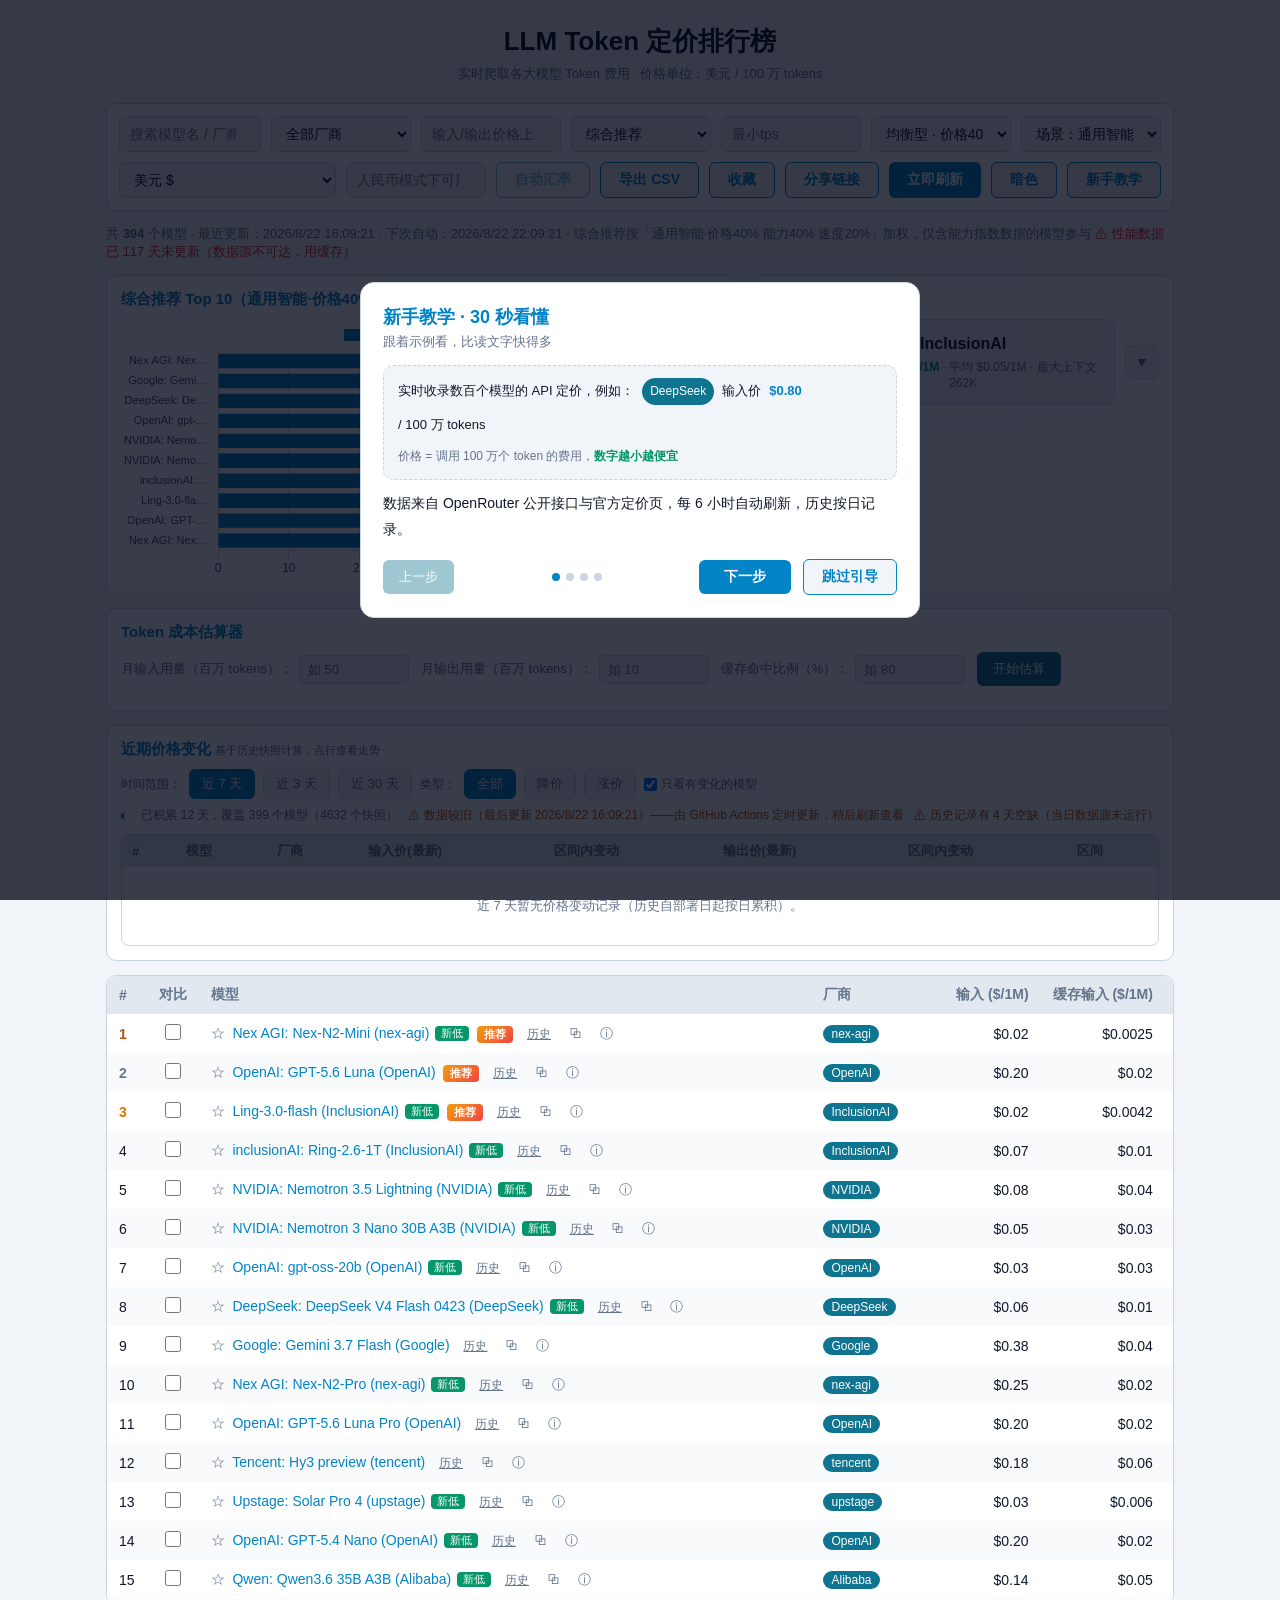
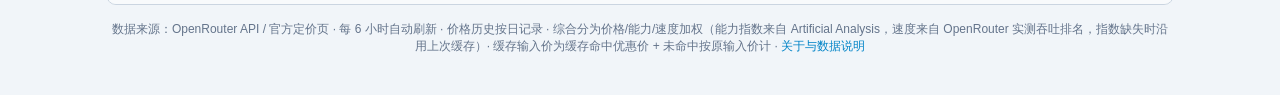
==== index.html @ 4fab8bf7 "data update 2026-08-22T16:09Z" ====
<!DOCTYPE html>
<html lang="zh-CN">
<head>
  <meta charset="UTF-8">
  <meta name="viewport" content="width=device-width, initial-scale=1.0">
  <title>LLM Token 定价排行榜</title>
  <meta name="description" content="实时爬取各大模型 API Token 费用，按输入/输出价格排序的大模型定价排行榜，支持近期价格变化查询。">
  <meta name="theme-color" content="#0f172a">
  <meta property="og:title" content="LLM Token 定价排行榜">
  <meta property="og:description" content="实时爬取各大模型 API Token 单价，价格 + 能力 + 速度综合推荐，支持近期价格走势">
  <meta property="og:type" content="website">
  <link rel="icon" href="static/favicon.svg" type="image/svg+xml">
  <link rel="stylesheet" href="static/style.css?v=32">
</head>
<body>
  <div id="fav-alert" class="fav-alert hidden"></div>

  <div id="guide" class="guide-overlay hidden">
    <div class="guide-box">
      <h2>新手教学 · 30 秒看懂</h2>
      <p class="guide-sub">跟着示例看，比读文字快得多</p>
      <div class="guide-body">
        <div class="guide-step" data-step="1">
          <div class="g-demo">
            <div class="g-demo-row">实时收录数百个模型的 API 定价，例如：<span class="badge">DeepSeek</span> 输入价 <b class="g-em">$0.80</b> / 100 万 tokens</div>
            <div class="g-demo-note">价格 = 调用 100 万个 token 的费用，<b>数字越小越便宜</b></div>
          </div>
          <p class="g-para">数据来自 OpenRouter 公开接口与官方定价页，每 6 小时自动刷新，历史按日记录。</p>
        </div>
        <div class="guide-step" data-step="2">
          <div class="g-demo">
            <div class="g-demo-row">排序下拉：默认「按输入价」从低到高；切「综合推荐」按 价格 + 能力 + 速度 打分选模型</div>
            <div class="g-demo-row"><span class="rec-tag">推荐</span> 综合推荐前三名带此标签</div>
            <div class="g-demo-row"><span class="rec-tag rec-budget">实惠</span> 实惠榜：暂无能力指数数据的模型按价排，不参与综合评分</div>
          </div>
          <p class="g-para">权重与场景（通用/编程/智能体）也可在工具栏调整。</p>
        </div>
        <div class="guide-step" data-step="3">
          <div class="g-demo">
            <div class="g-demo-row">
              <span class="fav-btn">★</span><span class="g-tag-label">收藏</span>
              <span class="delta down">▼ 12%</span><span class="g-tag-label">近 7 天降价</span>
              <span class="delta up">▲ 5%</span><span class="g-tag-label">涨价</span>
              <span class="low-tag">新低</span><span class="g-tag-label">历史最低价</span>
              <span class="batch-tag">batch</span><span class="g-tag-label">批处理价</span>
            </div>
            <div class="g-demo-row">
              <span class="score-cell"><span class="score-bar" style="width:62%"></span>78.4</span><span class="g-tag-label">综合分（点击看明细）</span>
              <span class="trend-btn">历史</span><span class="g-tag-label">价格走势图</span>
              <span class="copy-btn">ⓘ</span><span class="g-tag-label">模型详情</span>
            </div>
          </div>
          <p class="g-para">行首 ☑ 勾选可对比最多 6 个模型；把鼠标放在徽章或表头上，还有详细解释。</p>
        </div>
        <div class="guide-step" data-step="4">
          <div class="g-demo">
            <div class="g-demo-row"><b class="g-em">成本估算器</b>：填月用量，自动按「未命中原价 + 命中缓存价」估算并排出最省的模型</div>
            <div class="g-demo-row"><b class="g-em">导出 CSV</b>：一键下载当前榜单；<b class="g-em">收藏</b>：只显示星标模型</div>
          </div>
          <p class="g-para g-muted">所有数据不足之处（缓存价缺失、指数缺失、历史断档等）都会如实标注，不造假；完整口径见「关于与数据说明」页。</p>
        </div>
      </div>
      <div class="guide-nav">
        <button type="button" id="guide-prev" class="btn-sm">上一步</button>
        <div class="guide-dots" id="guide-dots"></div>
        <button type="button" id="guide-next" class="btn">下一步</button>
        <button type="button" id="guide-close" class="btn btn-ghost">跳过引导</button>
      </div>
    </div>
  </div>
  <header>
    <h1>LLM Token 定价排行榜</h1>
    <p class="subtitle" id="subtitle">实时爬取各大模型 Token 费用 · 价格单位：美元 / 100 万 tokens</p>
  </header>

  <section class="toolbar">
    <input id="search" type="search" placeholder="搜索模型名 / 厂商（空格分隔，如：deep）" autocomplete="off" title="支持按模型名、ID 或厂商搜索，多个词用空格分隔且需全部命中；按 / 键可快速聚焦本框" style="flex: 2;">
    <select id="provider">
      <option value="">全部厂商</option>
    </select>
    <input id="maxprice" type="number" min="0" step="0.01" placeholder="输入/输出价格上限($)">
    <select id="sort">
      <option value="score">综合推荐</option>
      <option value="input">按输入价排序</option>
      <option value="output">按输出价排序</option>
      <option value="cost">按估算成本排序</option>
      <option value="context">按上下文长度</option>
      <option value="tps">按输出速度(tps)</option>
      <option value="name">按名称</option>
      <option value="budget">实惠榜（无指数模型按价排）</option>
    </select>
    <input id="min-tps" type="number" min="0" step="10" placeholder="最小tps" title="只显示输出速度不低于该值的模型（Artificial Analysis 评测）">
    <select id="weights" title="综合推荐分权重（价格/能力/速度）">
      <option value="balanced">均衡型 · 价格40 能力40 速度20</option>
      <option value="value">性价比型 · 价格50 能力35 速度15</option>
      <option value="perf">性能优先 · 价格25 能力50 速度25</option>
    </select>
    <select id="scene" title="综合推荐的应用场景（决定能力分取哪个指数）">
      <option value="general">场景：通用智能</option>
      <option value="code">场景：编程开发</option>
      <option value="agent">场景：智能体应用</option>
    </select>
    <select id="currency">
      <option value="usd">美元 $</option>
      <option value="cny">人民币 ¥</option>
    </select>
    <input id="rate" type="number" min="0.1" step="0.01" placeholder="汇率 1$=?¥" title="人民币汇率，改动立即生效并保存在本机">
    <button id="rate-auto" class="btn btn-ghost" title="自动获取最新美元兑人民币汇率">自动汇率</button>
    <button id="export" class="btn btn-ghost" title="导出当前榜单（含当前筛选/排序）为 CSV">导出 CSV</button>
    <button id="fav-toggle" class="btn btn-ghost" title="只看收藏的模型（点每行星标 ☆ 收藏）">收藏</button>
    <button id="share-link" class="btn btn-ghost" title="复制当前筛选/排序状态的链接，分享给他人">分享链接</button>
    <button id="refresh" class="btn">立即刷新</button>
    <button id="theme" class="btn btn-ghost" title="切换深色/亮色主题">主题</button>
    <button id="guide-reopen" class="btn btn-ghost" title="重新查看新手教学">新手教学</button>
  </section>

  <section class="meta" id="meta"></section>

  <section class="grid">
    <div class="card chart-card">
      <h2>最便宜的 10 个模型（输入价格）</h2>
      <canvas id="chart"></canvas>
    </div>
    <div class="card stats-card" id="stats">
      <h2>厂商概览</h2>
    </div>
  </section>

  <section class="card estimator">
    <h2>Token 成本估算器</h2>
    <div class="est-row">
      <label>月输入用量（百万 tokens）：<input id="inM" type="number" min="0" step="1" placeholder="如 50"></label>
      <label>月输出用量（百万 tokens）：<input id="outM" type="number" min="0" step="1" placeholder="如 10"></label>
      <label>缓存命中比例（%）：<input id="cachePct" type="number" min="0" max="100" step="5" placeholder="如 80"></label>
      <button id="est-btn" class="btn-sm">开始估算</button>
    </div>
    <div id="est-result"></div>
  </section>

  <section class="card movers-card">
    <h2>近期价格变化 <small>基于历史快照计算，点行查看走势</small></h2>
    <div class="movers-bar">
      <span class="mv-label">时间范围：</span>
      <button class="range-btn2 active" data-days="7">近 7 天</button>
      <button class="range-btn2" data-days="3">近 3 天</button>
      <button class="range-btn2" data-days="30">近 30 天</button>
      <span class="mv-label mv-sep">类型：</span>
      <button class="range-btn2 active mv-kind" data-kind="all">全部</button>
      <button class="range-btn2 mv-kind" data-kind="down">降价</button>
      <button class="range-btn2 mv-kind" data-kind="up">涨价</button>
      <label class="mv-check"><input type="checkbox" id="mv-moved" checked> 只看有变化的模型</label>
      <span id="mv-hint" class="mv-hint"></span>
    </div>
    <div class="hist-prog" id="hist-prog"></div>
    <div class="movers-scroll">
      <table id="movers">
        <thead>
          <tr>
            <th>#</th><th>模型</th><th>厂商</th>
            <th>输入价(最新)</th><th>区间内变动</th>
            <th>输出价(最新)</th><th>区间内变动</th><th>区间</th>
          </tr>
        </thead>
        <tbody><tr><td colspan="8" class="loading-cell">加载中…</td></tr></tbody>
      </table>
    </div>
  </section>

  <section class="table-wrap">
    <table id="rank">
      <thead>
        <tr>
          <th>#</th><th>对比</th><th>模型</th><th>厂商</th>
          <th id="th-in" title="输入价：读取上下文（提问）的费用，$/100 万 tokens">输入 ($/1M)</th><th id="th-cache" title="缓存输入价：命中缓存时输入费用更低；无缓存价的模型按原输入价计">缓存输入 ($/1M)</th><th id="th-out" title="输出价：模型生成回复的费用，$/100 万 tokens">输出 ($/1M)</th><th id="th-ctx" title="上下文长度（tokens），越大可处理的内容越多">上下文</th><th id="th-tps" title="输出速度 tokens/s（Artificial Analysis 评测中位值）">tps</th><th id="th-score" title="综合推荐分（价格/能力/速度加权）">综合分</th><th>更新时间</th>
        </tr>
      </thead>
      <tbody><tr><td colspan="11" class="loading-cell">加载中…</td></tr></tbody>
    </table>
    <div id="more" class="more"></div>
  </section>

  <footer>数据来源：OpenRouter API / 官方定价页 · 每 6 小时自动刷新 · 价格历史按日记录 · 综合分为价格/能力/速度加权（能力指数来自 Artificial Analysis，速度来自 OpenRouter 实测吞吐排名，指数缺失时沿用上次缓存）· 缓存输入价为缓存命中优惠价 + 未命中按原输入价计 · <a href="about.html">关于与数据说明</a></footer>

  <div id="trend-modal" class="modal hidden">
    <div class="modal-box">
      <div class="modal-head">
        <h2 id="trend-title">价格趋势</h2>
        <button id="trend-export" class="btn-sm" title="导出该模型按日价格数据为 CSV 文件">导出 CSV</button>
        <div class="modal-range">
          <button class="range-btn active" id="range-7">近一周</button>
          <button class="range-btn" id="range-30">近一月</button>
        </div>
        <button class="modal-close" id="modal-close">×</button>
      </div>
      <div id="trend-body"><canvas id="trend-chart"></canvas></div>
    </div>
  </div>

  <div id="detail-modal" class="modal hidden">
    <div class="modal-box">
      <div class="modal-head">
        <h2 id="detail-title">模型详情</h2>
        <button class="modal-close" id="detail-close">×</button>
      </div>
      <div id="detail-body"></div>
    </div>
  </div>

  <div id="score-modal" class="modal hidden">
    <div class="modal-box">
      <div class="modal-head">
        <h2 id="score-title">综合分明细</h2>
        <button class="modal-close" id="score-close">×</button>
      </div>
      <div id="score-body"></div>
    </div>
  </div>

  <div id="cmp-modal" class="modal hidden">
    <div class="modal-box modal-wide">
      <div class="modal-head">
        <h2 id="cmp-title">模型对比</h2>
        <button class="modal-close" id="cmp-close">×</button>
      </div>
      <div id="cmp-body"></div>
    </div>
  </div>

  <div id="cmp-bar" class="cmp-bar hidden">
    <span id="cmp-count">已选 0 个</span>
    <button id="cmp-trend" class="btn-sm" title="把所选模型的价格走势画在同一张图">走势对比</button>
    <button id="cmp-open" class="btn-sm">对比所选</button>
    <button id="cmp-clear" class="btn-sm">清空</button>
  </div>

  <script src="static/chart.umd.min.js?v=32"></script>
  <script src="static/app.js?v=32"></script>
</body>
</html>
---- static/style.css ----
:root {
  --bg: #0f172a;
  --card: #1e293b;
  --line: #334155;
  --text: #e2e8f0;
  --muted: #94a3b8;
  --accent: #38bdf8;
  --good: #34d399;
  --bad: #f87171;
  --th: #243349;
  --zebra: #223047;
  --hover: #2b3c5a;
  --accent-fg: #062033;
  --chart-tick: #94a3b8;
  --chart-grid: #334155;
}

body.light {
  --bg: #f1f5f9;
  --card: #ffffff;
  --line: #cbd5e1;
  --text: #0f172a;
  --muted: #64748b;
  --accent: #0284c7;
  --good: #059669;
  --bad: #dc2626;
  --th: #e2e8f0;
  --zebra: #f8fafc;
  --hover: #e2e8f0;
  --accent-fg: #ffffff;
  --chart-tick: #475569;
  --chart-grid: #cbd5e1;
}

* { box-sizing: border-box; margin: 0; padding: 0; }

body {
  background: var(--bg);
  color: var(--text);
  font-family: "Segoe UI", "PingFang SC", "Microsoft YaHei", sans-serif;
  padding: 24px 16px 40px;
  max-width: 1100px;
  margin: 0 auto;
}

header { text-align: center; margin-bottom: 20px; }
header h1 { font-size: 26px; }
.subtitle { color: var(--muted); margin-top: 6px; font-size: 13px; }

.toolbar {
  display: flex; gap: 10px; flex-wrap: wrap;
  background: var(--card); border: 1px solid var(--line);
  border-radius: 10px; padding: 12px; margin-bottom: 14px;
}
.toolbar input, .toolbar select {
  background: var(--bg); color: var(--text);
  border: 1px solid var(--line); border-radius: 6px;
  padding: 8px 10px; font-size: 14px; flex: 1; min-width: 140px;
}
.btn {
  background: var(--accent); color: var(--accent-fg); border: none;
  border-radius: 6px; padding: 8px 18px; font-size: 14px;
  font-weight: 600; cursor: pointer;
}
.btn:disabled { opacity: .5; cursor: default; }
.toolbar .btn:hover { filter: brightness(1.08); }
.btn-ghost {
  background: var(--bg); color: var(--accent);
  border: 1px solid var(--accent); border-radius: 6px;
  padding: 8px 18px; font-size: 14px; font-weight: 600; cursor: pointer;
}
.btn-ghost.active { background: var(--accent); color: var(--accent-fg); }
.toolbar .btn, .toolbar .btn-ghost { flex: 0 0 auto; }

.meta { color: var(--muted); font-size: 13px; margin-bottom: 14px; }
.meta .err { color: var(--bad); }

.grid {
  display: grid; grid-template-columns: 3fr 2fr; gap: 14px;
  margin-bottom: 14px;
}
@media (max-width: 800px) { .grid { grid-template-columns: 1fr; } }

.card {
  background: var(--card); border: 1px solid var(--line);
  border-radius: 10px; padding: 14px;
}
.card h2 { font-size: 15px; margin-bottom: 10px; color: var(--accent); }
.chart-card canvas { max-height: 260px; }
.stat-row {
  display: flex; justify-content: space-between; padding: 6px 0;
  border-bottom: 1px dashed var(--line); font-size: 13px;
}
.stat-row:last-child { border-bottom: none; }
.stat-row b { color: var(--good); }

.table-wrap {
  background: var(--card); border: 1px solid var(--line);
  border-radius: 10px; overflow-x: auto; overflow-y: hidden;
  max-height: 70vh; /* 允许纵向滚动 */
}
table { width: 100%; border-collapse: collapse; font-size: 14px; }
th, td { padding: 10px 12px; text-align: left; white-space: nowrap; }
th { background: var(--th); color: var(--muted); font-weight: 600; }
/* 固定表头：滚动时始终可见 */
.table-wrap thead th { position: sticky; top: 0; z-index: 10; box-shadow: 0 2px 0 var(--line); }
tbody tr:nth-child(even) { background: var(--zebra); }
tbody tr:hover { background: var(--hover); }
td.num { text-align: right; }
.rank-1 { color: #fbbf24; font-weight: 700; }
.rank-2 { color: var(--muted); font-weight: 700; }
.rank-3 { color: #d97706; font-weight: 700; }
.badge {
  display: inline-block; padding: 2px 8px; border-radius: 20px;
  font-size: 12px; background: #0e7490; color: #fff;
}

footer { text-align: center; color: var(--muted); font-size: 12px; margin-top: 16px; }
footer a { color: var(--accent); text-decoration: none; }
footer a:hover { text-decoration: underline; }

.model-link { color: var(--accent); text-decoration: none; }
.model-link:hover { text-decoration: underline; }
.fav-btn {
  background: none; border: none; color: var(--muted); cursor: pointer;
  font-size: 14px; margin-right: 4px; padding: 0; line-height: 1;
}
.fav-btn:hover { color: var(--accent); }
.fav-btn.fav-on { color: #fbbf24; }
.copy-btn {
  background: none; border: none; color: var(--muted); cursor: pointer;
  font-size: 13px; margin-left: 6px; padding: 0 4px;
}
.copy-btn:hover { color: var(--accent); }
.loading-cell { text-align: center; color: var(--muted); padding: 30px !important; }
.more { padding: 12px; text-align: center; }
.more-btn {
  background: var(--bg); color: var(--accent); border: 1px solid var(--line);
  border-radius: 6px; padding: 8px 20px; cursor: pointer; font-size: 13px;
}
.more-btn:hover { border-color: var(--accent); }

.estimator { margin-bottom: 14px; }
.est-row { display: flex; flex-wrap: wrap; gap: 12px; align-items: center; }
.est-row label { display: inline-flex; align-items: center; gap: 6px; font-size: 13px; color: var(--muted); }
.est-row input {
  background: var(--bg); color: var(--text); border: 1px solid var(--line);
  border-radius: 6px; padding: 6px 8px; font-size: 13px; width: 110px;
}
.btn-sm {
  background: #0e7490; color: #fff; border: none; border-radius: 6px;
  padding: 8px 16px; font-size: 13px; cursor: pointer;
}
.btn-sm:hover { background: #155e75; }
#est-result { margin-top: 10px; font-size: 13px; color: var(--text); line-height: 1.9; }
.est-item b { color: var(--good); }
.batch-tag {
  display: inline-block; padding: 1px 6px; border-radius: 4px; font-size: 11px;
  background: var(--line); color: var(--muted); margin-left: 4px;
}

.trend-btn {
  background: none; border: none; color: var(--muted); cursor: pointer;
  font-size: 12px; margin-left: 6px; padding: 0 4px; text-decoration: underline;
}
.trend-btn:hover { color: var(--accent); }
.delta {
  display: inline-block; margin-left: 6px; font-size: 12px; font-weight: 600;
}
.delta.down { color: var(--good); }
.delta.up { color: var(--bad); }

.modal {
  position: fixed; inset: 0; background: rgba(2, 6, 23, .72);
  display: flex; align-items: center; justify-content: center; z-index: 50;
}
.modal.hidden { display: none; }
.modal-box {
  background: var(--card); border: 1px solid var(--line); border-radius: 12px;
  width: min(720px, 94vw); padding: 16px;
  max-height: 86vh; overflow-y: auto;
}
.modal-head { display: flex; align-items: center; gap: 12px; margin-bottom: 12px; }
.modal-head h2 { font-size: 16px; color: var(--accent); flex: 1; }
.modal-close {
  background: none; border: 1px solid var(--line); color: var(--muted);
  font-size: 18px; width: 30px; height: 30px; border-radius: 6px; cursor: pointer;
}
.modal-close:hover { color: #fff; border-color: var(--accent); }
.range-btn {
  background: var(--bg); color: var(--muted); border: 1px solid var(--line);
  border-radius: 6px; padding: 5px 12px; font-size: 13px; cursor: pointer;
}
.range-btn.active { background: var(--accent); color: var(--accent-fg); border-color: var(--accent); }
#trend-chart { max-height: 320px; }
.trend-empty { color: var(--muted); text-align: center; padding: 40px 0; font-size: 14px; }

.stats-card h2 small { font-size: 11px; color: var(--muted); font-weight: 400; }
.ps-body { display: flex; align-items: center; justify-content: center; gap: 10px; margin-top: 8px; }
.ps-card {
  flex: 1; min-height: 86px; background: var(--bg); border: 1px solid var(--line);
  border-radius: 10px; padding: 14px 16px; display: flex; flex-direction: column;
  justify-content: center; text-align: center;
}
.ps-card .chip-name { font-size: 16px; font-weight: 700; color: var(--text); }
.ps-card .chip-meta { font-size: 12px; color: var(--muted); margin-top: 6px; }
.ps-card .chip-meta b { color: var(--good); }
.pbtn {
  background: var(--bg); color: var(--muted); border: 1px solid var(--line);
  width: 34px; height: 34px; border-radius: 8px; cursor: pointer; font-size: 14px;
}
.pbtn:hover { color: var(--accent); border-color: var(--accent); }
.pbar { height: 4px; background: var(--zebra); border-radius: 2px; overflow: hidden; margin-top: 10px; }
.pbar-fill { height: 100%; background: var(--accent); transition: width .3s ease; }
.p-hint { margin-top: 6px; font-size: 11px; color: var(--muted); }

.movers-card { margin-bottom: 14px; }
.movers-card h2 small { font-size: 11px; color: var(--muted); font-weight: 400; }
.movers-bar { display: flex; flex-wrap: wrap; align-items: center; gap: 8px; margin-top: 8px; }
.mv-label { font-size: 12px; color: var(--muted); }
.range-btn2 {
  background: var(--bg); color: var(--muted); border: 1px solid var(--line);
  border-radius: 6px; padding: 5px 12px; font-size: 13px; cursor: pointer;
}
.range-btn2.active { background: var(--accent); color: var(--accent-fg); border-color: var(--accent); }
.mv-check { font-size: 12px; color: var(--muted); display: inline-flex; align-items: center; gap: 4px; }
.mv-hint { font-size: 12px; color: var(--good); margin-left: auto; }
.movers-scroll { margin-top: 10px; max-height: 340px; overflow: auto; border: 1px solid var(--line); border-radius: 8px; }
#movers { font-size: 13px; }
#movers th { position: sticky; top: 0; }
#movers td, #movers th { padding: 7px 10px; }
.mv-row { cursor: pointer; }
.mv-row:hover { background: var(--hover); }
.mv-sub { color: var(--muted); font-size: 11px; }
.rec-tag {
  display: inline-block; padding: 1px 7px; border-radius: 4px; font-size: 11px;
  background: linear-gradient(135deg, #f59e0b, #ef4444); color: #fff;
  font-weight: 700; margin-left: 4px;
}
.score-cell {
  display: inline-flex; align-items: center; gap: 6px; justify-content: flex-end;
  font-variant-numeric: tabular-nums;
}
.score-bar {
  display: inline-block; height: 6px; border-radius: 3px;
  background: #38bdf8; opacity: .85;
}
.score-none { color: var(--muted); }
#th-score { cursor: help; }

.toolbar .btn-ghost.active { background: var(--accent); color: var(--accent-fg); }
#rate { flex: 0 0 auto; max-width: 130px; }
.cmp-col { text-align: center; }
.cmp-cb { width: 16px; height: 16px; accent-color: var(--accent); cursor: pointer; }
.score-click { cursor: pointer; }
.score-click:hover .score-bar { opacity: 1; background: #7dd3fc; }
.rec-budget { background: linear-gradient(135deg, #34d399, #059669); }

.cmp-bar {
  position: fixed; left: 50%; bottom: 18px; transform: translateX(-50%);
  background: var(--card); border: 1px solid var(--accent); border-radius: 12px;
  padding: 10px 16px; display: flex; align-items: center; gap: 12px;
  box-shadow: 0 8px 30px rgba(0, 0, 0, .5); z-index: 60;
}
.cmp-bar.hidden { display: none; }
.cmp-bar span { font-size: 13px; color: var(--muted); }

.modal-wide { width: min(1100px, 96vw); }
.cmp-scroll {
  max-height: 68vh; overflow: auto;
  border: 1px solid var(--line); border-radius: 8px;
}
#cmp-table { font-size: 13px; border-collapse: collapse; }
#cmp-table th, #cmp-table td {
  padding: 9px 12px; text-align: left; white-space: nowrap;
  border-bottom: 1px solid var(--line);
}
#cmp-table th { background: var(--th); color: var(--muted); }
#cmp-table .cmp-field {
  background: var(--th); color: var(--muted); font-weight: 600;
  position: sticky; left: 0;
}
#cmp-table tbody tr:nth-child(even) td { background: var(--zebra); }

.sd-total { font-size: 15px; color: var(--muted); margin-bottom: 14px; }
.sd-total b { color: var(--accent); font-size: 26px; margin-left: 6px; }
.detail-id {
  font-family: Consolas, "Courier New", monospace; font-size: 12px;
  color: var(--muted); word-break: break-all; margin-bottom: 2px;
}
.sd-row {
  display: flex; justify-content: space-between; gap: 16px;
  background: var(--bg); border: 1px solid var(--line); border-radius: 8px;
  padding: 10px 14px; margin-top: 8px; font-size: 13px;
}
.sd-row span { color: var(--muted); }
.sd-row b { color: var(--text); }
.sd-note {
  margin-top: 14px; font-size: 12px; color: var(--muted);
  line-height: 1.8; border-top: 1px dashed var(--line); padding-top: 10px;
}

.hist-prog {
  display: flex; align-items: center; gap: 10px;
  margin-top: 8px; font-size: 12px; color: var(--muted);
}
.hist-track {
  flex: 1; max-width: 260px; height: 6px; border-radius: 3px;
  background: var(--zebra); overflow: hidden;
}
.hist-fill { height: 100%; background: var(--accent); transition: width .4s ease; }
.hist-note { white-space: nowrap; }
.hist-warn { color: #fbbf24; white-space: normal; }
.about-para { font-size: 13px; line-height: 1.9; margin: 8px 0; color: var(--text); }
.about-para b { color: var(--accent); }
.about-para code {
  background: var(--zebra); padding: 1px 6px; border-radius: 4px; font-size: 12px;
}

#cmp-table tr.m-only { display: none; }

@media (max-width: 820px) {
  #cmp-table tr.m-only { display: block; }
  #cmp-table, #cmp-table tbody, #cmp-table tr, #cmp-table td {
    display: block; width: 100%;
  }
  #cmp-table thead { display: none; }
  #cmp-table tbody { display: flex; flex-direction: column; gap: 10px; padding: 8px; }
  #cmp-table tr {
    background: var(--bg); border: 1px solid var(--line); border-radius: 10px;
    padding: 6px 12px; width: auto !important;
  }
  #cmp-table td {
    display: flex; justify-content: space-between; align-items: center;
    padding: 7px 2px; white-space: normal;
    border-bottom: 1px dashed var(--line) !important;
  }
  #cmp-table td:last-child { border-bottom: none !important; }
  #cmp-table td::before {
    content: attr(data-label); color: var(--muted); font-weight: 600;
    margin-right: 12px; flex-shrink: 0;
  }
  #cmp-table td.cmp-field { display: none; }
}

.low-tag {
  display: inline-block; background: var(--good); color: #062033;
  border-radius: 4px; padding: 0 6px; font-size: 11px; margin-left: 6px;
  vertical-align: 1px;
}
body.light .low-tag { color: #fff; }

body.light .rank-1 { color: #b45309; }
body.light .fav-btn.fav-on { color: #b45309; }
body.light .hist-warn { color: #b45309; }

[data-tip] { position: relative; cursor: help; }
[data-tip]:hover::after {
  content: attr(data-tip);
  position: absolute; bottom: calc(100% + 8px); left: 50%; transform: translateX(-50%);
  background: var(--text); color: var(--bg);
  font-size: 12px; line-height: 1.5; padding: 6px 10px; border-radius: 6px;
  white-space: normal; width: max-content; max-width: 250px;
  z-index: 45; box-shadow: 0 6px 20px rgba(0, 0, 0, .4);
  pointer-events: none;
}

.fav-alert {
  position: fixed; top: 12px; left: 50%; transform: translateX(-50%);
  z-index: 40; background: var(--card); border: 1px solid var(--good);
  border-radius: 10px; padding: 10px 16px; font-size: 13px;
  box-shadow: 0 8px 30px rgba(0, 0, 0, .45);
  display: flex; align-items: center; gap: 10px; cursor: pointer;
  max-width: min(600px, 92vw);
}
.fav-alert.hidden { display: none; }
.fav-alert b { color: var(--text); }
.fav-alert .fav-alert-good { color: var(--good); }
.fav-alert-x {
  background: none; border: none; color: var(--muted); font-size: 16px;
  cursor: pointer; padding: 0 2px; line-height: 1;
}
.fav-alert-x:hover { color: var(--bad); }

.guide-overlay {
  position: fixed; inset: 0; background: rgba(2, 6, 23, .78);
  display: flex; align-items: center; justify-content: center; z-index: 100;
  padding: 16px;
}
.guide-overlay.hidden { display: none; }
.guide-box {
  background: var(--card); border: 1px solid var(--line); border-radius: 14px;
  width: min(560px, 100%); padding: 22px;
}
.guide-box h2 { color: var(--accent); font-size: 18px; margin-bottom: 4px; }
.guide-sub { color: var(--muted); font-size: 13px; margin-bottom: 14px; }
.guide-step { display: none; font-size: 14px; line-height: 1.9; min-height: 176px; }
.guide-step.active { display: block; }
.g-para { margin-top: 10px; color: var(--text); }
.g-para .g-muted { color: var(--muted); }
.g-demo {
  background: var(--bg); border: 1px dashed var(--line); border-radius: 10px;
  padding: 12px 14px; display: flex; flex-direction: column; gap: 9px;
}
.g-demo-row {
  display: flex; align-items: center; gap: 8px; font-size: 13px;
  flex-wrap: wrap; color: var(--text);
}
.g-demo-row .g-em { color: var(--accent); }
.g-tag-label { color: var(--muted); font-size: 12px; margin-right: 6px; }
.g-demo-note { font-size: 12px; color: var(--muted); line-height: 1.7; }
.g-demo-note b { color: var(--good); }
.g-demo .score-cell { justify-content: flex-start; }
.guide-nav { display: flex; align-items: center; gap: 12px; margin-top: 16px; }
.guide-nav .btn, .guide-nav .btn-ghost { min-width: 92px; }
.g-demo, .g-demo * { pointer-events: none; }
.guide-dots { display: flex; gap: 6px; margin: 0 auto; }
.g-dot { width: 8px; height: 8px; border-radius: 50%; background: var(--line); }
.g-dot.active { background: var(--accent); }
#guide-prev:disabled { opacity: .4; cursor: default; }
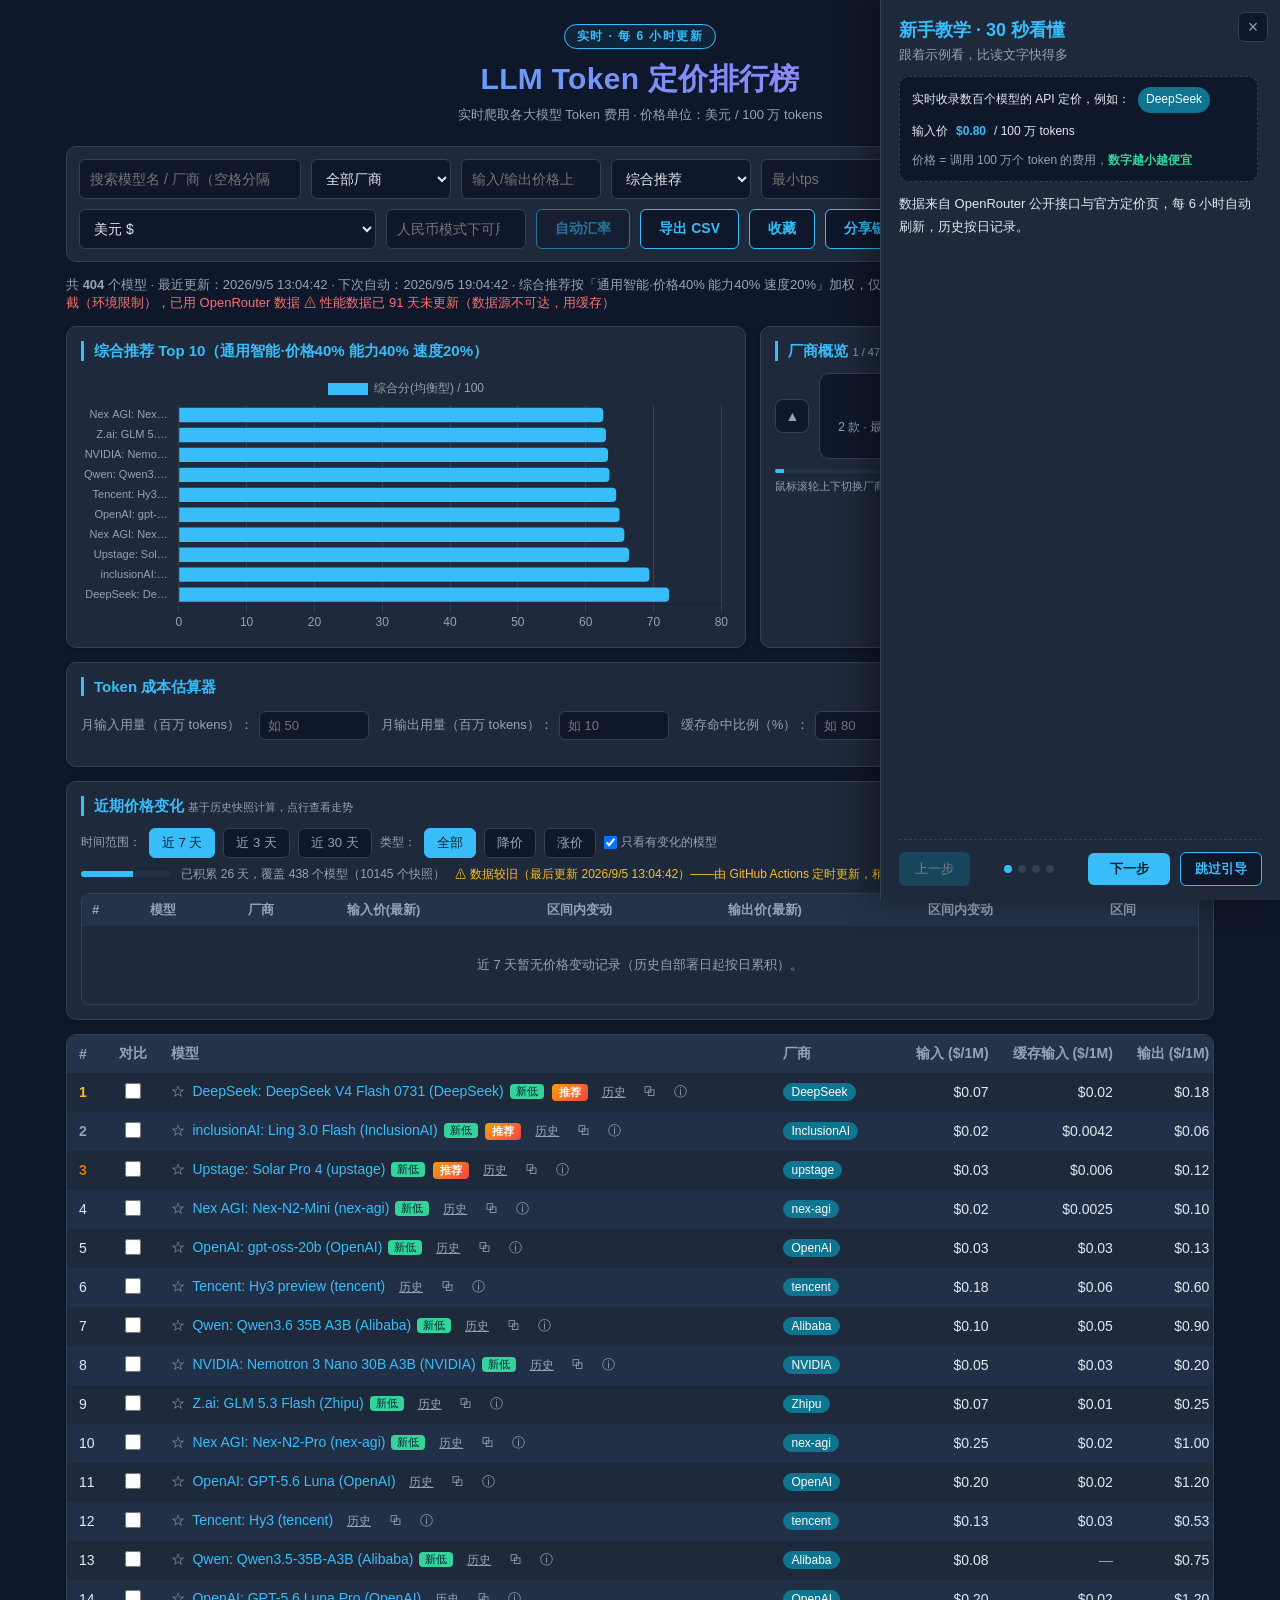
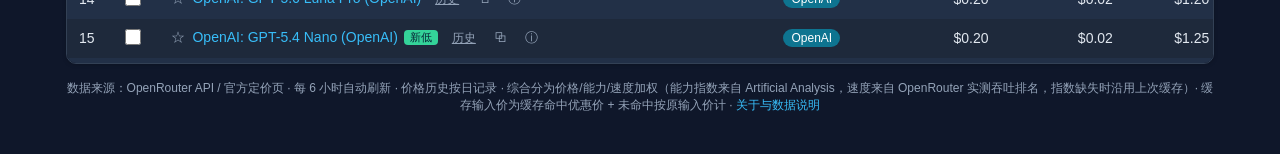
==== commit 8117848d: "data update 2026-09-05T13:04Z" ====
--- a/index.html
+++ b/index.html
@@ -10,13 +10,14 @@
   <meta property="og:description" content="实时爬取各大模型 API Token 单价，价格 + 能力 + 速度综合推荐，支持近期价格走势">
   <meta property="og:type" content="website">
   <link rel="icon" href="static/favicon.svg" type="image/svg+xml">
-  <link rel="stylesheet" href="static/style.css?v=32">
+  <link rel="stylesheet" href="static/style.css?v=35">
 </head>
 <body>
   <div id="fav-alert" class="fav-alert hidden"></div>
 
   <div id="guide" class="guide-overlay hidden">
     <div class="guide-box">
+      <button id="guide-x" class="guide-x" title="关闭" aria-label="关闭">×</button>
       <h2>新手教学 · 30 秒看懂</h2>
       <p class="guide-sub">跟着示例看，比读文字快得多</p>
       <div class="guide-body">
@@ -69,49 +70,53 @@
     </div>
   </div>
   <header>
+    <span class="eyebrow">实时 · 每 6 小时更新</span>
     <h1>LLM Token 定价排行榜</h1>
     <p class="subtitle" id="subtitle">实时爬取各大模型 Token 费用 · 价格单位：美元 / 100 万 tokens</p>
   </header>
 
-  <section class="toolbar">
+  <section class="toolbar" id="toolbar">
+    <button id="tb-toggle" class="btn btn-ghost" title="展开/收起筛选工具" aria-expanded="false">☰ 筛选</button>
     <input id="search" type="search" placeholder="搜索模型名 / 厂商（空格分隔，如：deep）" autocomplete="off" title="支持按模型名、ID 或厂商搜索，多个词用空格分隔且需全部命中；按 / 键可快速聚焦本框" style="flex: 2;">
-    <select id="provider">
-      <option value="">全部厂商</option>
-    </select>
-    <input id="maxprice" type="number" min="0" step="0.01" placeholder="输入/输出价格上限($)">
-    <select id="sort">
-      <option value="score">综合推荐</option>
-      <option value="input">按输入价排序</option>
-      <option value="output">按输出价排序</option>
-      <option value="cost">按估算成本排序</option>
-      <option value="context">按上下文长度</option>
-      <option value="tps">按输出速度(tps)</option>
-      <option value="name">按名称</option>
-      <option value="budget">实惠榜（无指数模型按价排）</option>
-    </select>
-    <input id="min-tps" type="number" min="0" step="10" placeholder="最小tps" title="只显示输出速度不低于该值的模型（Artificial Analysis 评测）">
-    <select id="weights" title="综合推荐分权重（价格/能力/速度）">
-      <option value="balanced">均衡型 · 价格40 能力40 速度20</option>
-      <option value="value">性价比型 · 价格50 能力35 速度15</option>
-      <option value="perf">性能优先 · 价格25 能力50 速度25</option>
-    </select>
-    <select id="scene" title="综合推荐的应用场景（决定能力分取哪个指数）">
-      <option value="general">场景：通用智能</option>
-      <option value="code">场景：编程开发</option>
-      <option value="agent">场景：智能体应用</option>
-    </select>
-    <select id="currency">
-      <option value="usd">美元 $</option>
-      <option value="cny">人民币 ¥</option>
-    </select>
-    <input id="rate" type="number" min="0.1" step="0.01" placeholder="汇率 1$=?¥" title="人民币汇率，改动立即生效并保存在本机">
-    <button id="rate-auto" class="btn btn-ghost" title="自动获取最新美元兑人民币汇率">自动汇率</button>
-    <button id="export" class="btn btn-ghost" title="导出当前榜单（含当前筛选/排序）为 CSV">导出 CSV</button>
-    <button id="fav-toggle" class="btn btn-ghost" title="只看收藏的模型（点每行星标 ☆ 收藏）">收藏</button>
-    <button id="share-link" class="btn btn-ghost" title="复制当前筛选/排序状态的链接，分享给他人">分享链接</button>
-    <button id="refresh" class="btn">立即刷新</button>
-    <button id="theme" class="btn btn-ghost" title="切换深色/亮色主题">主题</button>
-    <button id="guide-reopen" class="btn btn-ghost" title="重新查看新手教学">新手教学</button>
+    <div id="toolbar-more" class="toolbar-more">
+      <select id="provider">
+        <option value="">全部厂商</option>
+      </select>
+      <input id="maxprice" type="number" min="0" step="0.01" placeholder="输入/输出价格上限($)">
+      <select id="sort">
+        <option value="score">综合推荐</option>
+        <option value="input">按输入价排序</option>
+        <option value="output">按输出价排序</option>
+        <option value="cost">按估算成本排序</option>
+        <option value="context">按上下文长度</option>
+        <option value="tps">按输出速度(tps)</option>
+        <option value="name">按名称</option>
+        <option value="budget">实惠榜（无指数模型按价排）</option>
+      </select>
+      <input id="min-tps" type="number" min="0" step="10" placeholder="最小tps" title="只显示输出速度不低于该值的模型（Artificial Analysis 评测）">
+      <select id="weights" title="综合推荐分权重（价格/能力/速度）">
+        <option value="balanced">均衡型 · 价格40 能力40 速度20</option>
+        <option value="value">性价比型 · 价格50 能力35 速度15</option>
+        <option value="perf">性能优先 · 价格25 能力50 速度25</option>
+      </select>
+      <select id="scene" title="综合推荐的应用场景（决定能力分取哪个指数）">
+        <option value="general">场景：通用智能</option>
+        <option value="code">场景：编程开发</option>
+        <option value="agent">场景：智能体应用</option>
+      </select>
+      <select id="currency">
+        <option value="usd">美元 $</option>
+        <option value="cny">人民币 ¥</option>
+      </select>
+      <input id="rate" type="number" min="0.1" step="0.01" placeholder="汇率 1$=?¥" title="人民币汇率，改动立即生效并保存在本机">
+      <button id="rate-auto" class="btn btn-ghost" title="自动获取最新美元兑人民币汇率">自动汇率</button>
+      <button id="export" class="btn btn-ghost" title="导出当前榜单（含当前筛选/排序）为 CSV">导出 CSV</button>
+      <button id="fav-toggle" class="btn btn-ghost" title="只看收藏的模型（点每行星标 ☆ 收藏）">收藏</button>
+      <button id="share-link" class="btn btn-ghost" title="复制当前筛选/排序状态的链接，分享给他人">分享链接</button>
+      <button id="refresh" class="btn">立即刷新</button>
+      <button id="theme" class="btn btn-ghost" title="切换深色/亮色主题">主题</button>
+      <button id="guide-reopen" class="btn btn-ghost" title="重新查看新手教学">新手教学</button>
+    </div>
   </section>
 
   <section class="meta" id="meta"></section>
@@ -170,8 +175,8 @@
     <table id="rank">
       <thead>
         <tr>
-          <th>#</th><th>对比</th><th>模型</th><th>厂商</th>
-          <th id="th-in" title="输入价：读取上下文（提问）的费用，$/100 万 tokens">输入 ($/1M)</th><th id="th-cache" title="缓存输入价：命中缓存时输入费用更低；无缓存价的模型按原输入价计">缓存输入 ($/1M)</th><th id="th-out" title="输出价：模型生成回复的费用，$/100 万 tokens">输出 ($/1M)</th><th id="th-ctx" title="上下文长度（tokens），越大可处理的内容越多">上下文</th><th id="th-tps" title="输出速度 tokens/s（Artificial Analysis 评测中位值）">tps</th><th id="th-score" title="综合推荐分（价格/能力/速度加权）">综合分</th><th>更新时间</th>
+          <th>#</th><th>对比</th><th id="th-name" data-sort="name" class="sortable" title="按模型名称排序">模型</th><th>厂商</th>
+          <th id="th-in" data-sort="input" class="sortable" title="输入价：读取上下文（提问）的费用，$/100 万 tokens（点击排序）">输入 ($/1M)</th><th id="th-cache" title="缓存输入价：命中缓存时输入费用更低；无缓存价的模型按原输入价计">缓存输入 ($/1M)</th><th id="th-out" data-sort="output" class="sortable" title="输出价：模型生成回复的费用，$/100 万 tokens（点击排序）">输出 ($/1M)</th><th id="th-ctx" data-sort="context" class="sortable" title="上下文长度（tokens），越大可处理的内容越多（点击排序）">上下文</th><th id="th-tps" data-sort="tps" class="sortable" title="输出速度 tokens/s（Artificial Analysis 评测中位值，点击排序）">tps</th><th id="th-score" data-sort="score" class="sortable" title="综合推荐分（价格/能力/速度加权，点击排序）">综合分</th><th>更新时间</th>
         </tr>
       </thead>
       <tbody><tr><td colspan="11" class="loading-cell">加载中…</td></tr></tbody>
@@ -234,6 +239,7 @@
   </div>
 
   <script src="static/chart.umd.min.js?v=32"></script>
-  <script src="static/app.js?v=32"></script>
+  <script src="static/utils.js?v=36"></script>
+  <script src="static/app.js?v=37"></script>
 </body>
 </html>
--- a/static/style.css
+++ b/static/style.css
@@ -39,13 +39,24 @@
   color: var(--text);
   font-family: "Segoe UI", "PingFang SC", "Microsoft YaHei", sans-serif;
   padding: 24px 16px 40px;
-  max-width: 1100px;
+  max-width: 1180px;
   margin: 0 auto;
 }
 
-header { text-align: center; margin-bottom: 20px; }
-header h1 { font-size: 26px; }
+header { text-align: center; margin-bottom: 22px; }
+header h1 {
+  font-size: 30px; font-weight: 700; letter-spacing: .3px;
+  background: linear-gradient(90deg, var(--accent) 0%, #818cf8 55%, #c084fc 100%);
+  -webkit-background-clip: text; background-clip: text;
+  -webkit-text-fill-color: transparent; color: transparent;
+}
 .subtitle { color: var(--muted); margin-top: 6px; font-size: 13px; }
+.eyebrow {
+  display: inline-block; font-size: 12px; font-weight: 600; letter-spacing: 1.5px;
+  text-transform: uppercase; color: var(--accent);
+  padding: 3px 12px; border: 1px solid var(--accent); border-radius: 20px;
+  margin-bottom: 10px; background: rgba(56, 189, 248, .08);
+}
 
 .toolbar {
   display: flex; gap: 10px; flex-wrap: wrap;
@@ -71,6 +82,16 @@
 }
 .btn-ghost.active { background: var(--accent); color: var(--accent-fg); }
 .toolbar .btn, .toolbar .btn-ghost { flex: 0 0 auto; }
+/* 交互反馈：统一控件高度、聚焦环、按钮微浮动 */
+.toolbar input, .toolbar select, .toolbar #rate { min-height: 40px; }
+.toolbar input:focus, .toolbar select:focus {
+  outline: none; border-color: var(--accent); box-shadow: 0 0 0 3px rgba(56, 189, 248, .16);
+}
+.btn, .btn-ghost, .btn-sm, .range-btn, .range-btn2 { transition: transform .12s ease, filter .12s ease, background .12s ease; }
+.toolbar .btn:hover, .toolbar .btn-ghost:hover, .btn-sm:hover { transform: translateY(-1px); }
+/* 工具栏窄屏折叠：桌面端全部展示；移动端默认收起，点「筛选」展开 */
+#tb-toggle { display: none; }
+.toolbar .toolbar-more { display: contents; }
 
 .meta { color: var(--muted); font-size: 13px; margin-bottom: 14px; }
 .meta .err { color: var(--bad); }
@@ -84,8 +105,12 @@
 .card {
   background: var(--card); border: 1px solid var(--line);
   border-radius: 10px; padding: 14px;
-}
-.card h2 { font-size: 15px; margin-bottom: 10px; color: var(--accent); }
+  box-shadow: 0 1px 4px rgba(0, 0, 0, .18);
+}
+.card h2 {
+  font-size: 15px; margin-bottom: 12px; color: var(--accent);
+  padding-left: 10px; border-left: 3px solid var(--accent); line-height: 1.3;
+}
 .chart-card canvas { max-height: 260px; }
 .stat-row {
   display: flex; justify-content: space-between; padding: 6px 0;
@@ -96,16 +121,28 @@
 
 .table-wrap {
   background: var(--card); border: 1px solid var(--line);
-  border-radius: 10px; overflow-x: auto; overflow-y: hidden;
-  max-height: 70vh; /* 允许纵向滚动 */
+  border-radius: 10px; overflow: auto; /* 横向 + 纵向均可滚动 */
+  max-height: 70vh;
+  box-shadow: 0 1px 4px rgba(0, 0, 0, .18);
 }
 table { width: 100%; border-collapse: collapse; font-size: 14px; }
 th, td { padding: 10px 12px; text-align: left; white-space: nowrap; }
 th { background: var(--th); color: var(--muted); font-weight: 600; }
 /* 固定表头：滚动时始终可见 */
 .table-wrap thead th { position: sticky; top: 0; z-index: 10; box-shadow: 0 2px 0 var(--line); }
+tbody tr { transition: background .12s ease; }
 tbody tr:nth-child(even) { background: var(--zebra); }
 tbody tr:hover { background: var(--hover); }
+/* 模型名列：在横向滚动时保持可见（sticky 左列），并让表头左上角单元格双 sticky */
+#rank thead th:nth-child(3) { position: sticky; top: 0; left: 0; z-index: 12; }
+#rank tbody td:nth-child(3) { position: sticky; left: 0; z-index: 6; background: var(--card); }
+#rank tbody tr:nth-child(even) td:nth-child(3) { background: var(--zebra); }
+#rank tbody tr:hover td:nth-child(3) { background: var(--hover); }
+/* 表头排序：可点击 + 当前排序列高亮 + 方向箭头 */
+#rank th.sortable { cursor: pointer; user-select: none; white-space: nowrap; }
+#rank th.sortable:hover { color: var(--accent); }
+#rank th.th-active { color: var(--accent); }
+#rank th[data-arrow]::after { content: attr(data-arrow); margin-left: 5px; font-size: 11px; color: var(--accent); }
 td.num { text-align: right; }
 .rank-1 { color: #fbbf24; font-weight: 700; }
 .rank-2 { color: var(--muted); font-weight: 700; }
@@ -267,7 +304,7 @@
 
 .modal-wide { width: min(1100px, 96vw); }
 .cmp-scroll {
-  max-height: 68vh; overflow: auto;
+  overflow: auto;
   border: 1px solid var(--line); border-radius: 8px;
 }
 #cmp-table { font-size: 13px; border-collapse: collapse; }
@@ -383,27 +420,42 @@
 .fav-alert-x:hover { color: var(--bad); }
 
 .guide-overlay {
-  position: fixed; inset: 0; background: rgba(2, 6, 23, .78);
-  display: flex; align-items: center; justify-content: center; z-index: 100;
-  padding: 16px;
-}
-.guide-overlay.hidden { display: none; }
+  position: fixed; top: 0; right: 0; bottom: 0; height: 100%;
+  width: min(400px, 94vw);
+  background: var(--card); border-left: 1px solid var(--line);
+  box-shadow: -10px 0 30px rgba(0, 0, 0, .4);
+  z-index: 90; padding: 0;
+  display: flex; flex-direction: column;
+  transform: translateX(100%); visibility: hidden;
+  transition: transform .28s ease, visibility .28s ease;
+}
+.guide-overlay:not(.hidden) { transform: translateX(0); visibility: visible; }
 .guide-box {
-  background: var(--card); border: 1px solid var(--line); border-radius: 14px;
-  width: min(560px, 100%); padding: 22px;
-}
-.guide-box h2 { color: var(--accent); font-size: 18px; margin-bottom: 4px; }
-.guide-sub { color: var(--muted); font-size: 13px; margin-bottom: 14px; }
-.guide-step { display: none; font-size: 14px; line-height: 1.9; min-height: 176px; }
+  display: flex; flex-direction: column; flex: 1; min-height: 0;
+  width: 100%; padding: 18px 18px 14px;
+  background: transparent; border: none; border-radius: 0;
+  position: relative;
+}
+.guide-x {
+  position: absolute; top: 12px; right: 12px;
+  background: var(--bg); border: 1px solid var(--line); color: var(--muted);
+  width: 30px; height: 30px; border-radius: 6px; cursor: pointer;
+  font-size: 18px; line-height: 1;
+}
+.guide-x:hover { color: #fff; border-color: var(--accent); }
+.guide-box h2 { color: var(--accent); font-size: 18px; margin-bottom: 4px; padding-right: 34px; }
+.guide-sub { color: var(--muted); font-size: 13px; margin-bottom: 12px; }
+.guide-body { flex: 1; min-height: 0; overflow-y: auto; padding-right: 4px; }
+.guide-step { display: none; font-size: 13px; line-height: 1.8; min-height: 150px; }
 .guide-step.active { display: block; }
 .g-para { margin-top: 10px; color: var(--text); }
 .g-para .g-muted { color: var(--muted); }
 .g-demo {
   background: var(--bg); border: 1px dashed var(--line); border-radius: 10px;
-  padding: 12px 14px; display: flex; flex-direction: column; gap: 9px;
+  padding: 10px 12px; display: flex; flex-direction: column; gap: 8px;
 }
 .g-demo-row {
-  display: flex; align-items: center; gap: 8px; font-size: 13px;
+  display: flex; align-items: center; gap: 8px; font-size: 12px;
   flex-wrap: wrap; color: var(--text);
 }
 .g-demo-row .g-em { color: var(--accent); }
@@ -411,10 +463,53 @@
 .g-demo-note { font-size: 12px; color: var(--muted); line-height: 1.7; }
 .g-demo-note b { color: var(--good); }
 .g-demo .score-cell { justify-content: flex-start; }
-.guide-nav { display: flex; align-items: center; gap: 12px; margin-top: 16px; }
-.guide-nav .btn, .guide-nav .btn-ghost { min-width: 92px; }
+.guide-nav {
+  display: flex; align-items: center; gap: 10px; margin-top: 12px;
+  padding-top: 12px; border-top: 1px dashed var(--line);
+}
+.guide-nav .btn, .guide-nav .btn-ghost { min-width: 82px; padding: 7px 12px; font-size: 13px; }
 .g-demo, .g-demo * { pointer-events: none; }
 .guide-dots { display: flex; gap: 6px; margin: 0 auto; }
 .g-dot { width: 8px; height: 8px; border-radius: 50%; background: var(--line); }
 .g-dot.active { background: var(--accent); }
 #guide-prev:disabled { opacity: .4; cursor: default; }
+
+/* ============================================================
+ * 移动端适配 (≤ 768px)
+ * ============================================================ */
+@media (max-width: 768px) {
+  body { padding: 12px 8px 24px; }
+  header h1 { font-size: 20px; }
+  .subtitle { font-size: 12px; }
+
+  /* 工具栏：窄屏默认折叠，点「筛选」展开 */
+  .toolbar { flex-wrap: wrap; gap: 8px; }
+  #tb-toggle { display: inline-flex; align-items: center; gap: 5px; flex: 0 0 auto; }
+  .toolbar #search { flex: 1 1 auto; min-width: 140px; }
+  .toolbar .toolbar-more { display: none; width: 100%; }
+  .toolbar.open .toolbar-more { display: flex; flex-wrap: wrap; gap: 8px; width: 100%; }
+  .toolbar .toolbar-more input, .toolbar .toolbar-more select { min-width: 0; flex: 1 1 45%; }
+
+  /* 主表格：隐藏次要列 */
+  #rank th:nth-child(2),  /* 对比 */
+  #rank td:nth-child(2),
+  #rank th:nth-child(11), /* 更新时间 */
+  #rank td:nth-child(11),
+  #rank th:nth-child(6),  /* 缓存输入 */
+  #rank td:nth-child(6) { display: none; }
+
+  /* 图表和统计改为单列 */
+  .grid { grid-template-columns: 1fr; }
+
+  /* 估算器单列 */
+  .est-row { flex-direction: column; align-items: stretch; }
+  .est-row input { width: 100%; }
+
+  /* 弹窗全屏 */
+  .modal-box { width: 96vw; max-height: 90vh; padding: 12px; }
+
+  /* 新手引导：右侧抽屉适配 */
+  .guide-overlay { width: 100vw; }
+  .guide-box { padding: 14px; }
+  .guide-step { min-height: 120px; font-size: 13px; }
+}
